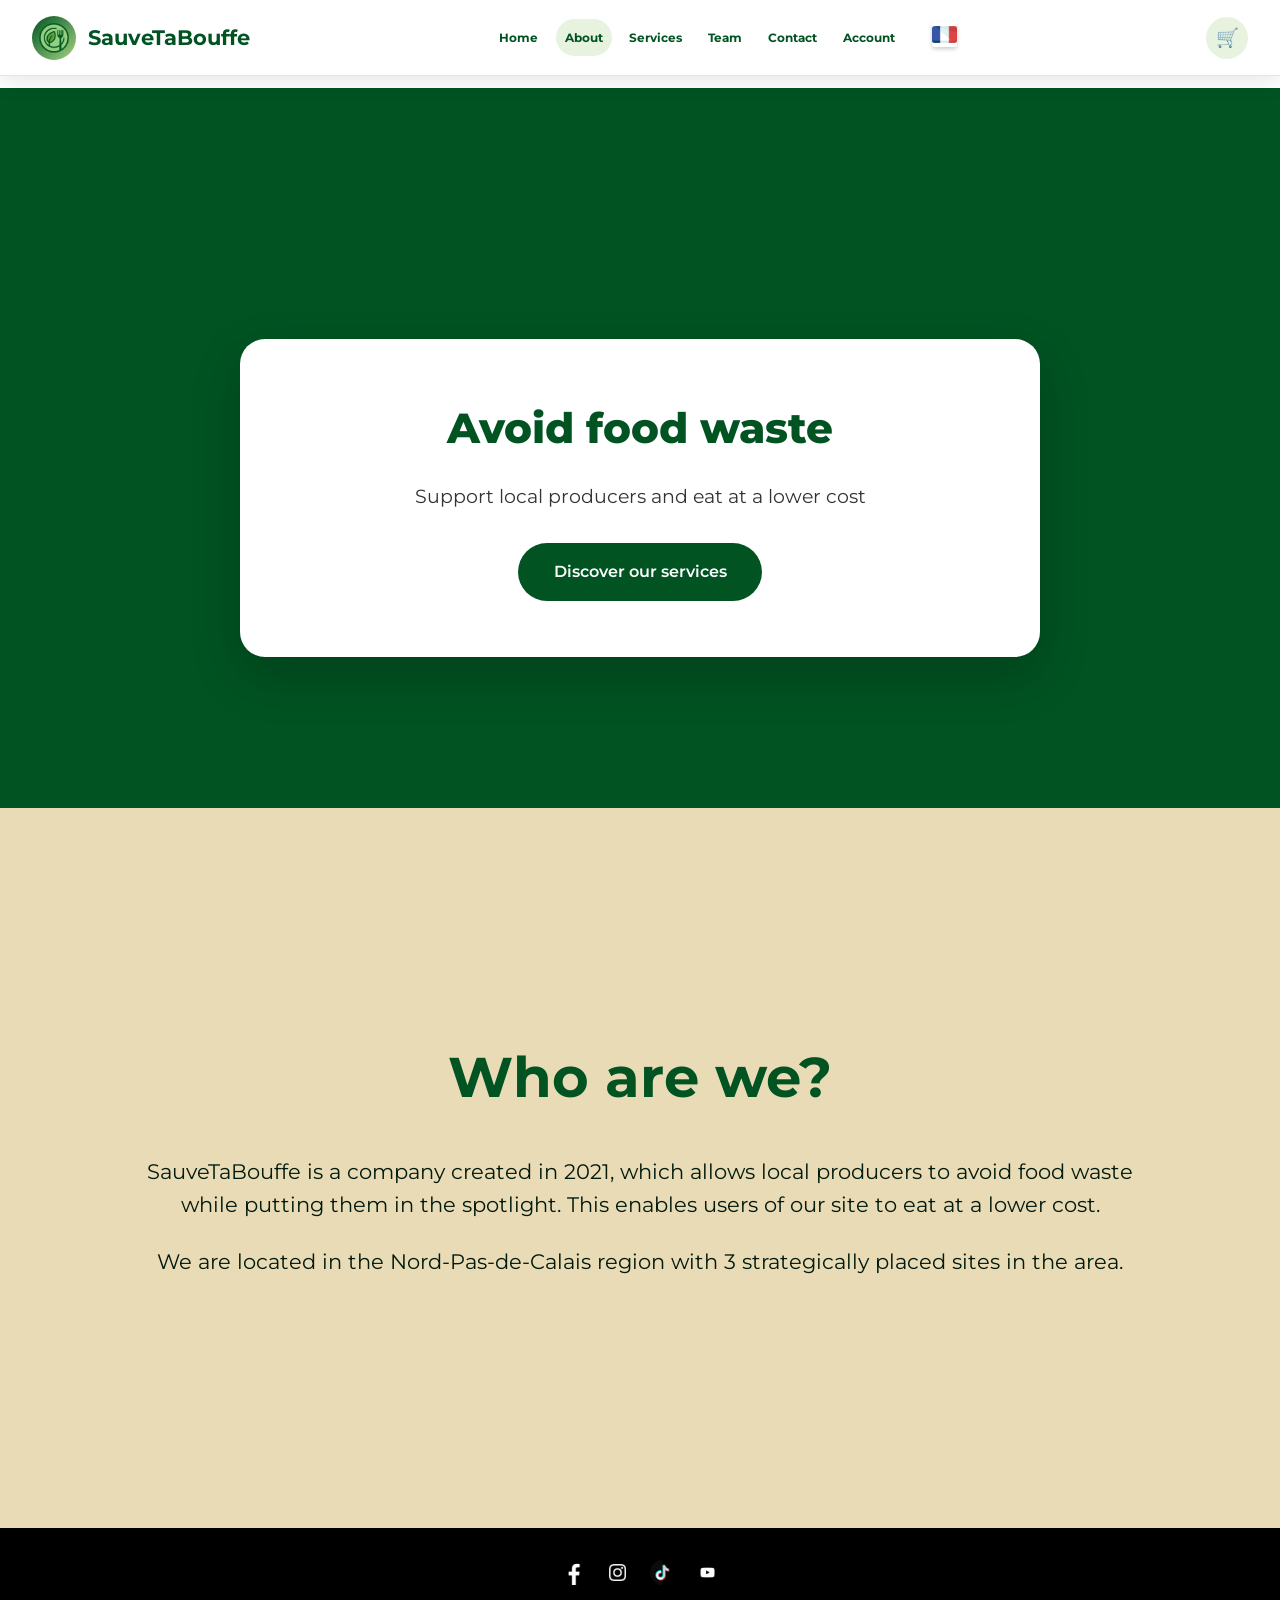
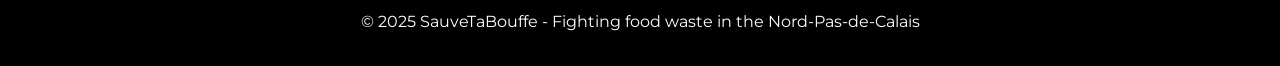
==== about-en.html @ 346e24a0 "Ajout du site SauveTaBouffe Co-Authored-By: Claude Opus 5.5 <noreply@anthropic.com> Claude-Session: " ====
<!DOCTYPE html>
<html lang="en">
<head>
    <meta charset="UTF-8">
    <meta name="viewport" content="width=device-width, initial-scale=1.0">
    <title>About - SauveTaBouffe</title>
    <link rel="icon" type="image/png" href="image/logo.png">
    <link rel="stylesheet" href="style.css">
    <link href="https://fonts.googleapis.com/css2?family=Montserrat:wght@300;400;600;800&display=swap" rel="stylesheet">
</head>
<body>

<nav class="barre-nav">
    <div class="nav-logo">
        <div class="nav-logo-img">
            <img src="image/logo.png" alt="SauveTaBouffe" style="width:100%;height:100%;border-radius:50%;">
        </div>
        <span>SauveTaBouffe</span>
    </div>

    <ul class="nav-menu">
        <li><a href="index.html">Home</a></li>
        <li><a href="about-en.html">About</a></li>
        <li><a href="prestations.html">Services</a></li>
        <li><a href="equipe.html">Team</a></li>
        <li><a href="contact.html">Contact</a></li>
        <li><a href="compte.html">Account</a></li>
        <li class="nav-lang">
            <a href="about.html" title="Passer en Français">
                <img src="image/france.png" alt="Français" class="flag-icon">
            </a>
        </li>
    </ul>
</nav>

<section class="hero-about">
    <div class="hero-white-box">
        <h1>Avoid food waste</h1>
        <p>Support local producers and eat at a lower cost</p>
        <a href="prestations.html" class="bouton-accroche">Discover our services</a>
    </div>
</section>

<section class="contenu2">
    <div class="contenu2-texte">
        <h2>Who are we?</h2>
        <p>SauveTaBouffe is a company created in 2021, which allows local producers to avoid food waste while putting them in the spotlight. This enables users of our site to eat at a lower cost.</p>
        <p>We are located in the Nord-Pas-de-Calais region with 3 strategically placed sites in the area.</p>
    </div>
</section>

<footer>
    <div class="footer-socials">
        <a href="https://www.facebook.com/profile.php?id=61586650501807" target="_blank"><img src="image/FaceBook.png" alt="Facebook"></a>
        <a href="https://www.instagram.com/sauvetabouffe_lens/" target="_blank"><img src="image/Instagram.png" alt="Instagram"></a>
        <a href="https://www.tiktok.com/@sauvetabouffe62" target="_blank"><img src="image/TikTok.png" alt="TikTok"></a>
        <a href="https://www.youtube.com/@SauveTaBouffe62" target="_blank"><img src="image/YouTube.png" alt="YouTube"></a>
    </div>
    <p>&copy; 2025 SauveTaBouffe - Fighting food waste in the Nord-Pas-de-Calais</p>
</footer>

<script src="app.js"></script>
</body>
</html>
---- style.css ----
* {
    margin: 0;
    padding: 0;
    box-sizing: border-box;
}

body {
    font-family: 'Montserrat', sans-serif;
    color: #001a0d;
    line-height: 1.6;
    overflow-x: hidden;
}

/* NAVIGATION (header) */
.barre-nav {
    position: fixed;
    top: 2rem;
    left: 50%;
    transform: translateX(-50%);
    background: rgba(255, 255, 255, 0.95);
    backdrop-filter: blur(10px);
    padding: 1rem 2rem;
    border-radius: 50px;
    z-index: 1000;
    box-shadow: 0 10px 40px rgba(0, 0, 0, 0.15);
    display: flex;
    align-items: center;
    gap: 3rem;
}

.nav-logo {
    display: flex;
    align-items: center;
    gap: 12px;
    font-weight: 700;
    font-size: 1.3rem;
    color: #015322;
}

.nav-logo-img {
    width: 40px;
    height: 40px;
    background: linear-gradient(135deg, #015322, #A4D383);
    border-radius: 50%;
    display: flex;
    align-items: center;
    justify-content: center;
}

.nav-lang {
    display: flex;
    align-items: center;
    margin-left: 10px;
}

.flag-icon {
    width: 25px;
    height: auto;
    border-radius: 3px;
    transition: transform 0.2s;
    cursor: pointer;
    box-shadow: 0 2px 4px rgba(0,0,0,0.2);
}

.flag-icon:hover {
    transform: scale(1.2);
}

.nav-menu {
    display: flex;
    align-items: center;
    list-style: none;
    gap: 1.5rem;
}

.nav-menu a {
    color: #015322;
    text-decoration: none;
    font-weight: 500;
    font-size: 0.95rem;
    padding: 0.5rem 1rem;
    border-radius: 20px;
    transition: all 0.3s;
}

.nav-menu a:hover {
    background: rgba(1, 83, 34, 0.1);
}

/* RECHERCHE (aside ou div flottante) */
.barre-recherche-flottante {
    position: fixed;
    top: 2rem;
    right: 3%;
    z-index: 1001;
}

.search-box {
    display: flex;
    align-items: center;
    background: rgba(255, 255, 255, 0.95);
    backdrop-filter: blur(10px);
    padding: 0.8rem 1.5rem;
    border-radius: 50px;
    box-shadow: 0 10px 40px rgba(0, 0, 0, 0.15);
    border: 1px solid rgba(1, 83, 34, 0.1);
}

.search-box input {
    border: none;
    background: transparent;
    outline: none;
    padding: 5px;
    width: 220px;
    font-family: 'Montserrat', sans-serif;
    font-size: 0.9rem;
}

.search-box button {
    background: none;
    border: none;
    color: #015322;
    cursor: pointer;
    display: flex;
    align-items: center;
    transition: transform 0.2s;
}

.search-box button:hover {
    transform: scale(1.1);
}

@keyframes fadeIn {
    from { opacity: 0; transform: translateY(20px); }
    to { opacity: 1; transform: translateY(0); }
}

/* HERO ABOUT (section a-propos) */
.hero-about {
    height: 80vh; 
    display: flex;
    justify-content: center;
    align-items: center;
    background-color: #015322;
    padding-top: 100px;
}

.hero-white-box {
    background: white;
    padding: 3.5rem;
    border-radius: 25px;
    text-align: center;
    box-shadow: 0 20px 50px rgba(0, 0, 0, 0.2);
    max-width: 800px;
    width: 90%;
    animation: fadeIn 1s ease-out;
}

.hero-white-box h1 {
    color: #015322;
    font-size: 2.6rem;
    font-weight: 800;
    margin-bottom: 1.2rem;
}

.hero-white-box p {
    font-size: 1.2rem;
    color: #333;
    margin-bottom: 2rem;
}

.bouton-accroche {
    display: inline-block;
    background-color: #015322;
    color: white;
    padding: 1rem 2.2rem;
    text-decoration: none;
    border-radius: 50px;
    font-weight: 600;
    transition: all 0.3s ease;
}

.bouton-accroche:hover {
    background-color: #A4D383;
    color: #015322;
    transform: translateY(-3px);
}

/* HERO VIDEO (section accueil) */
.contenu {
    min-height: 100vh;
}

.hero-video {
    position: relative;
    width: 100%;
    height: 100vh;
    overflow: hidden;
}

.hero-video video {
    width: 100%;
    height: 100%;
    object-fit: cover;
}

.hero-overlay {
    position: absolute;
    inset: 0;
}

.contenu-texte {
    position: absolute;
    inset: 0;
    display: flex;
    flex-direction: column;
    justify-content: center;
    align-items: center;
    color: white;
    text-align: center;
}

/* SECTION TEXTE SECONDAIRE (section description) */
.contenu2 {
    background-color: #EADBB7;
    min-height: 80vh;
    display: flex;
    justify-content: center;
    align-items: center;
}

.contenu2-texte {
    padding: 6rem 8%;
    text-align: center;
}

.contenu2-texte h2 {
    font-size: 3.5rem;
    color: #015322;
    margin-bottom: 2rem;
}

.contenu2-texte p {
    font-size: 1.3rem;
    max-width: 1000px;
    margin: 0 auto 1.5rem;
}

/* SECTION GRILLE PRESTATIONS / ETAPES (section services) */
.contenu3 {
    padding: 8rem 8%;
    background-color: #015322;
}

.contenu3 .en-tete {
    width: 100%;
    text-align: center;
    margin-bottom: 5rem;
    display: flex;
    flex-direction: column;
    align-items: center;
    gap: 0.5rem;
}

.contenu3 .en-tete h2 {
    font-family: 'Montserrat', sans-serif;
    font-weight: 800;
    font-size: 3.5rem;
    color: #ffffff;
    margin: 0;
}

.contenu3 .en-tete .sous-titre {
    font-family: 'Montserrat', sans-serif;
    font-weight: 700;
    font-size: 1.8rem;
    color: #ffffff;
    margin: 0;
    opacity: 0.9;
}

.grille-etapes {
    display: grid;
    grid-template-columns: 1fr 1fr;
    gap: 5rem 4rem;
    width: 100%;
    max-width: 1200px;
    margin: 0 auto;
}

.case {
    background: #EADBB7;
    border-radius: 25px;
    padding: 4rem 2rem;
    position: relative;
    box-shadow: 0 15px 40px rgba(0, 0, 0, 0.2);
    width: 100%;
    display: flex;
    flex-direction: column;
    justify-content: center;
    text-align: center;
}

.case h3 {
    font-size: 2.2rem;
    margin-bottom: 1.5rem;
    color: #015322;
    font-weight: 800;
}

.case p {
    font-size: 1.3rem;
    line-height: 1.8;
    max-width: 90%;
    margin: 0 auto;
}

.image-prestation {
    width: 100%;
    height: 100%;
    border-radius: 25px;
    overflow: hidden;
    box-shadow: 0 15px 40px rgba(0, 0, 0, 0.2);
}

.image-prestation img {
    width: 100%;
    height: 100%;
    object-fit: cover;
    display: block;
}

.case .badge {
    position: absolute;
    top: -20px;
    left: 50% !important;
    transform: translateX(-50%);
    width: 70px;
    height: 70px;
    background: #A4D383;
    color: #015322;
    border-radius: 50%;
    display: flex;
    align-items: center;
    justify-content: center;
    font-size: 2rem;
    font-weight: 800;
    border: 4px solid #015322;
    z-index: 10;
}

.grille-etapes .case:nth-child(1) .badge,
.grille-etapes .case:nth-child(4) .badge {
    left: -30px;
    right: auto;
}

.grille-etapes .case:nth-child(2) .badge {
    left: auto;
    right: -30px;
}

/* SECTION PANIERS / OFFRES (section pricing) */
.section-paniers {
    padding: 6rem 8%;
    background-color: #015322;
    border-top: 1px solid rgba(255, 255, 255, 0.1);
}

.grille-paniers {
    display: grid;
    grid-template-columns: repeat(auto-fit, minmax(300px, 1fr));
    gap: 3rem;
    max-width: 1200px;
    margin: 0 auto;
}

.carte-panier {
    background: #EADBB7;
    border-radius: 25px;
    padding: 3rem 2rem;
    text-align: center;
    position: relative;
    transition: transform 0.3s ease, box-shadow 0.3s ease;
    display: flex;
    flex-direction: column;
    align-items: center;
}

.carte-panier:hover {
    transform: translateY(-10px);
    box-shadow: 0 20px 40px rgba(0,0,0,0.3);
}

.carte-panier.populaire {
    border: 4px solid #A4D383;
    transform: scale(1.05);
}

.carte-panier.populaire:hover {
    transform: scale(1.05) translateY(-10px);
}

.badge-populaire {
    position: absolute;
    top: -15px;
    background: #A4D383;
    color: #015322;
    padding: 0.5rem 1.5rem;
    border-radius: 20px;
    font-weight: 800;
    font-size: 0.9rem;
}

.panier-icon {
    font-size: 4rem;
    margin-bottom: 1rem;
}

.carte-panier h3 {
    font-size: 2rem;
    color: #015322;
    margin-bottom: 1rem;
}

.panier-description {
    font-size: 1.1rem;
    color: #001a0d;
    margin-bottom: 2rem;
    line-height: 1.5;
    flex-grow: 1;
}

.prix {
    font-size: 2.5rem;
    font-weight: 800;
    color: #015322;
    margin-bottom: 2rem;
}

.bouton-panier {
    background: #015322;
    color: white;
    text-decoration: none;
    padding: 1rem 2.5rem;
    border-radius: 50px;
    font-weight: 700;
    transition: background 0.3s ease;
}

.bouton-panier:hover {
    background: #A4D383;
    color: #015322;
}

.en-tete {
    width: 100%;
    text-align: center;
    margin-bottom: 5rem;
    display: flex;
    flex-direction: column;
    align-items: center;
    gap: 0.5rem;
}

.en-tete h2 {
    font-family: 'Montserrat', sans-serif;
    font-weight: 800;
    font-size: 3.5rem;
    color: #ffffff;
    margin: 0;
}

.en-tete .sous-titre {
    font-family: 'Montserrat', sans-serif;
    font-weight: 700;
    font-size: 1.8rem;
    color: #ffffff;
    margin: 0;
    opacity: 0.9;
}

/* SECTION ÉQUIPE (section team) */
.section-equipe {
    padding: 10rem 8% 6rem;
    background-color: #015322;
    min-height: 100vh;
}

.grille-equipe {
    display: flex;
    justify-content: center;
    flex-wrap: wrap;
    gap: 4rem;
    max-width: 1300px;
    margin: 0 auto;
}

.carte-membre {
    background: #EADBB7;
    padding: 2.5rem;
    border-radius: 30px;
    width: 350px;
    text-align: center;
    box-shadow: 0 20px 50px rgba(0, 0, 0, 0.3);
    transition: transform 0.3s ease;
}

.carte-membre:hover {
    transform: translateY(-15px);
}

.photo-cadre {
    width: 100%;
    height: 450px;
    border-radius: 20px;
    overflow: hidden;
    margin-bottom: 2rem;
    border: 4px solid #015322;
    background: #fff;
}

.photo-cadre img {
    width: 100%;
    height: 100%;
    object-fit: cover;
    display: block;
}

.carte-membre h3 {
    font-size: 2rem;
    color: #015322;
    margin-bottom: 0.5rem;
    font-weight: 800;
}

.carte-membre p {
    font-size: 1.2rem;
    color: #001a0d;
    font-weight: 600;
    opacity: 0.8;
}

/* FOOTER (footer) */
footer {
    background: black;
    color: white;
    padding: 2rem 8%;
    text-align: center;
    width: 100%;
}

.footer-socials {
    display: flex;
    justify-content: center;
    align-items: center;
    gap: 20px;
    margin-bottom: 1rem;
}

.footer-socials img {
    width: 25px;
    height: auto;
}

/* CONTACT */
.contenu2 form{
    max-width:700px;
    margin:2rem auto 0;
    background:#fff;
    padding:2.5rem;
    border-radius:25px;
    box-shadow:0 15px 40px rgba(0,0,0,.15);
    text-align:left;
}
.contenu2 form input[type="text"],
.contenu2 form input[type="password"],
.contenu2 form select,
.contenu2 form textarea{
    width:100%;
    padding:1rem;
    border:2px solid #A4D383;
    border-radius:15px;
    font-family:'Montserrat',sans-serif;
    font-size:1rem;
    margin-top:.5rem;
}
.contenu2 form textarea{
    resize:vertical;
}
.contenu2 form p{
    margin:1rem 0 .5rem;
    font-weight:700;
    color:#015322;
}
.contenu2 form input[type="radio"]{
    margin-right:.5rem;
}
.bouton1{
    background:#015322;
    color:#fff;
    border:none;
    border-radius:50px;
    padding:1rem 2rem;
    font-weight:700;
    cursor:pointer;
    transition:.3s;
    margin-right:1rem;
}
.bouton1:hover{
    background:#A4D383;
    color:#015322;
}


/* COMPTE */
.section-compte {
    min-height: 100vh;
    padding: 10rem 8% 6rem;
    background: #015322;
    display: flex;
    justify-content: center;
    align-items: flex-start;
}

.carte-compte {
    width: 100%;
    max-width: 700px;
    background: #EADBB7;
    padding: 2.5rem;
    border-radius: 30px;
    box-shadow: 0 20px 50px rgba(0, 0, 0, 0.3);
}

.carte-compte h2 {
    margin: 0;
    text-align: center;
    color: #015322;
    font-size: 2.5rem;
    font-weight: 800;
}

.compte-intro {
    text-align: center;
    margin: .75rem 0 2rem;
    color: #001a0d;
    font-weight: 600;
}

.onglets-compte {
    display: flex;
    gap: .75rem;
    margin-bottom: 2rem;
    background: rgba(255, 255, 255, .55);
    padding: .5rem;
    border-radius: 50px;
}

.onglet-compte {
    flex: 1;
    padding: 1rem;
    border: none;
    border-radius: 50px;
    background: transparent;
    color: #015322;
    font-family: 'Montserrat', sans-serif;
    font-weight: 800;
    cursor: pointer;
}

.onglet-compte.actif {
    background: #015322;
    color: #fff;
}

.formulaire-compte {
    display: none;
}

.formulaire-compte.actif {
    display: block;
}

.formulaire-compte label {
    display: block;
    margin: 1rem 0 .4rem;
    color: #015322;
    font-weight: 700;
}

.formulaire-compte input {
    width: 100%;
    padding: 1rem;
    border: 2px solid #A4D383;
    border-radius: 15px;
    font-family: 'Montserrat', sans-serif;
    font-size: 1rem;
    background: #fff;
}

.formulaire-compte .bouton1 {
    width: 100%;
    margin: 2rem 0 0;
}

@media (max-width: 800px) {
    .onglets-compte {
        flex-direction: column;
        border-radius: 25px;
    }
}


/* RÉSERVATION - page accessible uniquement depuis les boutons Réserver */
.retour-prestations {
    color: #fff;
    text-decoration: none;
    font-weight: 800;
    background: rgba(255,255,255,.14);
    padding: .8rem 1.3rem;
    border-radius: 50px;
}
.retour-prestations:hover { background: #A4D383; color: #015322; }
.section-reservation {
    min-height: 100vh;
    padding: 10rem 8% 6rem;
    background: #015322;
    display: flex;
    justify-content: center;
}
.carte-reservation {
    width: 100%;
    max-width: 850px;
    background: #EADBB7;
    border-radius: 30px;
    padding: 2.5rem;
    box-shadow: 0 20px 50px rgba(0,0,0,.3);
}
.en-tete-reservation { display: flex; gap: 1.25rem; align-items: center; margin-bottom: 2rem; }
.icone-reservation { font-size: 3.5rem; }
.en-tete-reservation h1 { color: #015322; font-size: 2.5rem; margin: 0; }
.en-tete-reservation p { margin: .4rem 0 0; font-weight: 600; }
.grille-formulaire { display: grid; grid-template-columns: 1fr 1fr; gap: 1.2rem; }
.champ-large { grid-column: 1 / -1; }
.champ-reservation label { display: block; color: #015322; font-weight: 800; margin-bottom: .45rem; }
.champ-reservation input,
.champ-reservation select {
    width: 100%;
    padding: 1rem;
    border: 2px solid #A4D383;
    border-radius: 15px;
    background: #fff;
    font: inherit;
}
.resume-reservation {
    margin-top: 2rem;
    padding: 1.3rem 1.5rem;
    border-radius: 20px;
    background: rgba(255,255,255,.65);
}
.resume-reservation div { display: flex; justify-content: space-between; align-items: center; gap: 1rem; }
.resume-reservation span { color: #015322; font-weight: 800; }
.resume-reservation strong { color: #015322; font-size: 1.8rem; }
.resume-reservation p { margin: .5rem 0 0; font-size: .9rem; }
.bouton-reserver-direct,
.bouton-retour-paniers {
    width: 100%;
    display: block;
    margin-top: 1.5rem;
    padding: 1rem 2rem;
    border: none;
    border-radius: 50px;
    background: #015322;
    color: #fff;
    font: inherit;
    font-weight: 800;
    text-align: center;
    text-decoration: none;
    cursor: pointer;
    transition: .3s;
}
.bouton-reserver-direct:hover,
.bouton-retour-paniers:hover { background: #A4D383; color: #015322; }
.confirmation-reservation { text-align: center; padding: 2rem 0 1rem; }
.confirmation-icone {
    width: 80px;
    height: 80px;
    margin: 0 auto 1.5rem;
    border-radius: 50%;
    display: grid;
    place-items: center;
    background: #015322;
    color: #fff;
    font-size: 2.5rem;
    font-weight: 900;
}
.confirmation-reservation h2 { color: #015322; font-size: 2.2rem; }
@media (max-width: 700px) {
    .grille-formulaire { grid-template-columns: 1fr; }
    .champ-large { grid-column: auto; }
    .carte-reservation { padding: 1.5rem; }
    .en-tete-reservation h1 { font-size: 2rem; }
    .retour-prestations { font-size: .85rem; padding: .65rem .9rem; }
}


/* RETOURS VISUELS DU COMPTE */
.message-compte {
    display: none;
    margin-bottom: 1.5rem;
    padding: 1rem 1.2rem;
    border-radius: 15px;
    text-align: center;
    font-weight: 800;
}
.message-compte.visible { display: block; }
.message-compte.succes {
    background: #dff3d4;
    color: #015322;
    border: 2px solid #A4D383;
}
.message-compte.erreur {
    background: #ffe1e1;
    color: #8b1010;
    border: 2px solid #d46a6a;
}
.espace-connecte {
    display: none;
    text-align: center;
    padding: 1.5rem 0 .5rem;
}
.espace-connecte.visible { display: block; }
.espace-connecte .icone-compte {
    width: 76px;
    height: 76px;
    margin: 0 auto 1.2rem;
    border-radius: 50%;
    display: grid;
    place-items: center;
    background: #015322;
    color: #fff;
    font-size: 2.4rem;
    font-weight: 900;
}
.espace-connecte h3 {
    color: #015322;
    font-size: 2rem;
    margin: 0 0 .75rem;
}
.espace-connecte p {
    font-weight: 600;
    line-height: 1.6;
}
.espace-connecte .bouton1 {
    width: 100%;
    margin: 1.5rem 0 0;
}


/* PANIER */
.bouton-panier { border: none; cursor: pointer; font: inherit; }
.panier-flottant {
    position: fixed; right: 2rem; bottom: 2rem; z-index: 1200;
    display: flex; align-items: center; gap: .55rem; padding: .9rem 1.15rem;
    border-radius: 50px; background: #fff; color: #015322; text-decoration: none;
    font-weight: 900; box-shadow: 0 10px 35px rgba(0,0,0,.25);
}
.panier-flottant span { min-width: 26px; height: 26px; border-radius: 50%; display: grid; place-items: center; background: #015322; color: #fff; font-size: .85rem; }
.notification-panier {
    position: fixed; right: 2rem; bottom: 6.5rem; z-index: 1200;
    padding: 1rem 1.3rem; border-radius: 15px; background: #dff3d4; color: #015322;
    border: 2px solid #A4D383; font-weight: 800; opacity: 0; transform: translateY(15px);
    pointer-events: none; transition: .3s;
}
.notification-panier.visible { opacity: 1; transform: translateY(0); }
.section-panier-page { min-height: 100vh; padding: 10rem 8% 6rem; background: #015322; display: flex; justify-content: center; }
.carte-panier-page { width: 100%; max-width: 950px; background: #EADBB7; border-radius: 30px; padding: 2.5rem; box-shadow: 0 20px 50px rgba(0,0,0,.3); }
.en-tete-panier-page { display: flex; align-items: center; gap: 1.2rem; margin-bottom: 2rem; }
.en-tete-panier-page > span { font-size: 3.5rem; }
.en-tete-panier-page h1 { color: #015322; font-size: 2.6rem; margin: 0; }
.en-tete-panier-page p { font-weight: 600; }
.ligne-panier { display: grid; grid-template-columns: 60px 1fr auto 120px 42px; align-items: center; gap: 1rem; padding: 1.2rem; margin-bottom: 1rem; background: rgba(255,255,255,.72); border-radius: 20px; }
.icone-ligne-panier { font-size: 2.3rem; text-align: center; }
.infos-ligne-panier h3 { color: #015322; margin: 0; }
.infos-ligne-panier p { margin: .15rem 0 0; }
.quantite-panier { display: flex; align-items: center; gap: .7rem; }
.quantite-panier button, .supprimer-panier { width: 34px; height: 34px; border: none; border-radius: 50%; background: #015322; color: #fff; font-size: 1.2rem; cursor: pointer; }
.supprimer-panier { background: #8b1010; }
.sous-total-panier { color: #015322; text-align: right; }
.resume-panier-page { margin-top: 1.5rem; padding: 1.5rem; border-radius: 20px; background: rgba(255,255,255,.72); }
.resume-panier-page > div { display: flex; justify-content: space-between; align-items: center; color: #015322; font-weight: 800; }
.resume-panier-page strong { font-size: 1.8rem; }
.panier-vide { text-align: center; padding: 3rem 1rem; }
.panier-vide > div { font-size: 4rem; }
.panier-vide h2 { color: #015322; }
@media (max-width: 720px) {
    .ligne-panier { grid-template-columns: 50px 1fr 40px; }
    .quantite-panier, .sous-total-panier { grid-column: 2; }
    .supprimer-panier { grid-column: 3; grid-row: 1 / span 2; }
    .carte-panier-page { padding: 1.35rem; }
    .panier-flottant { right: 1rem; bottom: 1rem; }
}

.retour-prestations{background:#015322!important;color:#fff!important;padding:.8rem 1.2rem;border-radius:999px;text-decoration:none;font-weight:700}.retour-prestations:hover{background:#027a34!important}


/* NOTIFICATIONS GLOBALES */
.notification-globale {
    position: fixed;
    top: 6.5rem;
    right: 1.5rem;
    z-index: 3000;
    max-width: min(380px, calc(100vw - 3rem));
    padding: 1rem 1.25rem;
    border-radius: 16px;
    font-weight: 800;
    box-shadow: 0 12px 35px rgba(0,0,0,.25);
    opacity: 0;
    transform: translateY(-15px);
    pointer-events: none;
    transition: opacity .3s, transform .3s;
}
.notification-globale.visible { opacity: 1; transform: translateY(0); }
.notification-globale.succes { background: #dff3d4; color: #015322; border: 2px solid #A4D383; }
.notification-globale.erreur { background: #ffe1e1; color: #8b1010; border: 2px solid #d46a6a; }

/* HISTORIQUE DES RÉSERVATIONS */
#reservations-compte { margin-top: 2.2rem; text-align: left; }
#reservations-compte > h3 { font-size: 1.55rem; text-align: center; }
#liste-reservations { list-style: none; padding: 0; margin: 1rem 0 0; }
.reservation-vide { text-align: center; padding: 1.4rem; background: rgba(255,255,255,.65); border-radius: 18px; font-weight: 700; }
.carte-historique { margin-bottom: 1rem; padding: 1.15rem; border-radius: 18px; background: rgba(255,255,255,.72); border: 1px solid rgba(1,83,34,.15); }
.historique-entete { display: flex; justify-content: space-between; align-items: center; gap: 1rem; color: #015322; }
.statut-reservation { padding: .35rem .7rem; border-radius: 999px; background: #dff3d4; font-size: .8rem; font-weight: 800; }
.historique-details { display: grid; grid-template-columns: 1fr 1fr; gap: .55rem 1rem; margin: .9rem 0; font-weight: 600; }
.carte-historique small { color: #445; font-weight: 700; }
@media (max-width: 620px) {
    .historique-details { grid-template-columns: 1fr; }
    .notification-globale { top: 5.5rem; right: 1rem; }
}


/* AMÉLIORATIONS GLOBALES */
.bouton-menu-mobile{display:none;background:none;border:0;color:#fff;font-size:1.8rem;cursor:pointer}.stock-panier{font-weight:800;color:#015322;margin:.6rem 0}.ajouter-panier:disabled{opacity:.55;cursor:not-allowed}.section-plus{padding:5rem 8%;background:#EADBB7}.bloc-plus{max-width:1100px;margin:0 auto 3rem}.bloc-plus h2{text-align:center;color:#015322;font-size:2.2rem}.grille-avis{display:grid;grid-template-columns:repeat(3,1fr);gap:1.2rem}.grille-avis article,.bloc-plus details,.carte-lieu{background:#fff;padding:1.4rem;border-radius:20px;box-shadow:0 8px 24px rgba(0,0,0,.1)}.etoiles{color:#d99b00;font-size:1.25rem;letter-spacing:.12rem}.bloc-plus details{margin:.8rem 0}.bloc-plus summary{cursor:pointer;font-weight:800;color:#015322}.carte-lieu iframe{width:100%;height:320px;border:0;border-radius:15px}.actions-compte{display:grid;grid-template-columns:1fr 1fr;gap:1rem}.bouton1.secondaire{background:#fff!important;color:#015322!important;border:2px solid #015322}.form-profil{margin-top:1.3rem;padding:1.2rem;background:rgba(255,255,255,.7);border-radius:18px;text-align:left}.form-profil label{display:block;font-weight:800;color:#015322;margin:.7rem 0 .35rem}.form-profil input{width:100%;padding:.9rem;border:2px solid #A4D383;border-radius:12px;font:inherit}
@media(max-width:800px){.bouton-menu-mobile{display:block;margin-left:auto}.barre-nav{flex-wrap:wrap}.nav-menu{display:none;width:100%;flex-direction:column;align-items:stretch;padding:1rem 0}.nav-menu.ouvert{display:flex}.nav-menu li,.nav-menu a{width:100%;text-align:center}.grille-avis{grid-template-columns:1fr}.actions-compte{grid-template-columns:1fr}.section-plus{padding:4rem 5%}.carte-lieu iframe{height:250px}}


/* PAIEMENT DIRECT */
.bloc-paiement { margin-top: 1.6rem; padding: 1.4rem; border-radius: 22px; background: #f7fbf4; border: 1px solid rgba(1,83,34,.16); }
.paiement-entete { display:flex; align-items:center; justify-content:space-between; gap:1rem; margin-bottom:1.2rem; }
.paiement-entete h2 { margin:.15rem 0 0; color:#015322; }
.paiement-etape { color:#52705f; font-weight:800; font-size:.85rem; text-transform:uppercase; letter-spacing:.05em; }
.paiement-cadenas { width:46px; height:46px; display:grid; place-items:center; border-radius:50%; background:#dff3d4; font-size:1.25rem; }
.grille-paiement { display:grid; grid-template-columns:1fr 1fr; gap:1rem; }
.champ-carte { position:relative; }
.champ-carte input { padding-right:3.25rem !important; }
.champ-carte span { position:absolute; right:1rem; top:50%; transform:translateY(-50%); font-size:1.25rem; pointer-events:none; }
.paiement-info { margin:1rem 0 0; font-size:.88rem; color:#526158; }
@media (max-width:620px) { .grille-paiement { grid-template-columns:1fr; } }


/* COMMANDES, QR CODE ET SUIVI */
.commandes-actions{display:flex;gap:.8rem;flex-wrap:wrap;margin-top:1rem}.bouton-mini{display:inline-flex;align-items:center;justify-content:center;text-decoration:none;border:0;border-radius:11px;padding:.75rem 1rem;font:inherit;font-weight:800;cursor:pointer;background:#015322;color:#fff}.bouton-mini.secondaire{background:#fff;color:#015322;border:2px solid #015322}.suivi-commande{display:grid;grid-template-columns:repeat(3,1fr);gap:.5rem;margin:1.1rem 0}.etape-suivi{position:relative;text-align:center;color:#7d8b81;font-size:.78rem;font-weight:800;padding-top:30px}.etape-suivi::before{content:'';position:absolute;top:5px;left:50%;transform:translateX(-50%);width:18px;height:18px;border-radius:50%;background:#d3ddd5;border:4px solid #fff;box-shadow:0 0 0 2px #bdc9bf;z-index:2}.etape-suivi:not(:last-child)::after{content:'';position:absolute;top:14px;left:58%;width:84%;height:4px;background:#d3ddd5}.etape-suivi.active{color:#015322}.etape-suivi.active::before,.etape-suivi.active:not(:last-child)::after{background:#6fbd50}.confirmation-qr{display:grid;grid-template-columns:220px 1fr;gap:1.5rem;align-items:center;margin:1.5rem auto;padding:1.25rem;background:#f5f8f2;border-radius:20px;text-align:left;max-width:650px}.confirmation-qr img{width:220px;height:220px;border-radius:12px;background:#fff;padding:8px}.confirmation-qr h3{color:#015322;margin-top:0}.section-commandes{padding:7rem 6% 5rem;background:#EADBB7;min-height:75vh}.conteneur-commandes{max-width:1050px;margin:auto}.titre-commandes{text-align:center;color:#015322;font-size:2.5rem}.grille-commandes{display:grid;gap:1.3rem;margin-top:2rem}.commande-detail{background:#fff;border-radius:22px;padding:1.4rem;box-shadow:0 10px 28px rgba(0,0,0,.1)}.commande-haut{display:flex;justify-content:space-between;gap:1rem;align-items:flex-start}.commande-reference{color:#015322;font-weight:900}.commande-statut{background:#dff3d4;color:#015322;padding:.4rem .75rem;border-radius:999px;font-weight:800;font-size:.82rem}.commande-contenu{display:grid;grid-template-columns:1fr 170px;gap:1.3rem;align-items:center}.commande-qr{width:150px;height:150px;padding:6px;background:#fff;border:1px solid #d8e0d6;border-radius:12px}.commande-vide{text-align:center;background:#fff;padding:2rem;border-radius:20px}.lien-commandes{display:inline-flex;margin-top:1rem;color:#015322;font-weight:900}.notification-globale{display:flex;align-items:center;gap:.7rem;max-width:380px;border-radius:14px!important;box-shadow:0 14px 34px rgba(0,0,0,.18)!important}.notification-globale::before{content:'✓';display:grid;place-items:center;width:25px;height:25px;border-radius:50%;background:#015322;color:#fff;font-weight:900}.notification-globale.erreur::before{content:'!';background:#8b1010}@media(max-width:650px){.confirmation-qr,.commande-contenu{grid-template-columns:1fr;text-align:center}.confirmation-qr img,.commande-qr{margin:auto}.commande-haut{flex-direction:column}.suivi-commande{gap:.15rem}.etape-suivi{font-size:.68rem}.commandes-actions{justify-content:center}}

/* ===== BARRE DE NAVIGATION PROFESSIONNELLE ===== */
body { padding-top: 88px; }
.barre-nav {
    position: fixed;
    inset: 0 0 auto 0;
    transform: none;
    width: 100%;
    min-height: 76px;
    padding: .7rem clamp(1rem, 2.5vw, 2.5rem);
    border-radius: 0;
    background: rgba(255,255,255,.97);
    border-bottom: 1px solid rgba(1,83,34,.12);
    box-shadow: 0 5px 22px rgba(0,0,0,.10);
    display: grid;
    grid-template-columns: max-content minmax(0,1fr) max-content;
    align-items: center;
    gap: clamp(.75rem, 1.8vw, 2rem);
    z-index: 2000;
}
.nav-logo { min-width: 0; white-space: nowrap; flex-shrink: 0; }
.nav-logo-img { width: 44px; height: 44px; flex-shrink: 0; }
.nav-menu {
    min-width: 0;
    justify-content: center;
    gap: clamp(.1rem, .65vw, .75rem);
    flex-wrap: nowrap;
}
.nav-menu li { flex: 0 0 auto; }
.nav-menu a {
    display: block;
    white-space: nowrap;
    padding: .55rem clamp(.45rem, .7vw, .8rem);
    font-size: clamp(.78rem, .8vw, .92rem);
    font-weight: 700;
}
.nav-menu a:hover,
.nav-menu a[aria-current="page"] {
    background: #e7f3df;
    color: #015322;
}
.nav-actions {
    display: flex;
    align-items: center;
    justify-content: flex-end;
    gap: .55rem;
    min-width: 0;
}
.barre-recherche-flottante {
    position: static;
    inset: auto;
    z-index: auto;
}
.search-box {
    width: clamp(150px, 15vw, 230px);
    height: 42px;
    padding: .35rem .45rem .35rem .85rem;
    border-radius: 999px;
    box-shadow: none;
    background: #f3f7f1;
    border: 1px solid #cfdccb;
}
.search-box:focus-within {
    border-color: #6fbd50;
    box-shadow: 0 0 0 3px rgba(111,189,80,.18);
}
.search-box input {
    min-width: 0;
    width: 100%;
    padding: .25rem;
    font-size: .85rem;
}
.search-box button {
    width: 32px;
    height: 32px;
    flex: 0 0 32px;
    justify-content: center;
    border-radius: 50%;
}
.search-box button:hover { background: #e1efda; transform: none; }
.nav-panier {
    position: relative;
    width: 42px;
    height: 42px;
    display: grid;
    place-items: center;
    flex: 0 0 42px;
    border-radius: 50%;
    color: #015322;
    background: #e7f3df;
    text-decoration: none;
    font-size: 1.15rem;
    transition: transform .2s, background .2s;
}
.nav-panier:hover { transform: translateY(-2px); background: #d8ebce; }
.nav-panier-badge {
    position: absolute;
    top: -5px;
    right: -5px;
    min-width: 20px;
    height: 20px;
    padding: 0 5px;
    display: grid;
    place-items: center;
    border-radius: 999px;
    background: #b22525;
    color: #fff;
    font-size: .68rem;
    font-weight: 900;
    border: 2px solid #fff;
}
.bouton-menu-mobile {
    width: 42px;
    height: 42px;
    margin: 0;
    align-items: center;
    justify-content: center;
    border-radius: 50%;
    color: #015322;
    background: #e7f3df;
}

@media (max-width: 1180px) {
    .nav-logo span { display: none; }
    .barre-nav { grid-template-columns: max-content minmax(0,1fr) max-content; }
    .search-box { width: clamp(145px, 18vw, 190px); }
}

@media (max-width: 980px) {
    body { padding-top: 72px; }
    .barre-nav {
        min-height: 72px;
        grid-template-columns: max-content minmax(0,1fr) max-content;
        gap: .65rem;
    }
    .nav-logo span { display: inline; }
    .bouton-menu-mobile { display: inline-flex; grid-column: 3; grid-row: 1; }
    .nav-actions { grid-column: 2; grid-row: 1; justify-content: flex-end; }
    .nav-menu {
        position: absolute;
        top: 72px;
        left: 0;
        right: 0;
        width: 100%;
        max-height: calc(100vh - 72px);
        overflow-y: auto;
        display: none;
        flex-direction: column;
        align-items: stretch;
        gap: .25rem;
        padding: .8rem 1rem 1rem;
        background: rgba(255,255,255,.99);
        border-top: 1px solid #e3ebe0;
        box-shadow: 0 12px 24px rgba(0,0,0,.12);
    }
    .nav-menu.ouvert { display: flex; }
    .nav-menu li, .nav-menu a { width: 100%; text-align: left; }
    .nav-menu a { padding: .8rem 1rem; font-size: .95rem; }
}

@media (max-width: 620px) {
    .barre-nav { padding-inline: .75rem; }
    .nav-logo span { display: none; }
    .nav-actions { gap: .35rem; }
    .search-box { width: min(48vw, 185px); height: 40px; }
    .nav-panier, .bouton-menu-mobile { width: 40px; height: 40px; flex-basis: 40px; }
}

@media (max-width: 390px) {
    .search-box { width: 132px; }
    .search-box input::placeholder { color: transparent; }
}
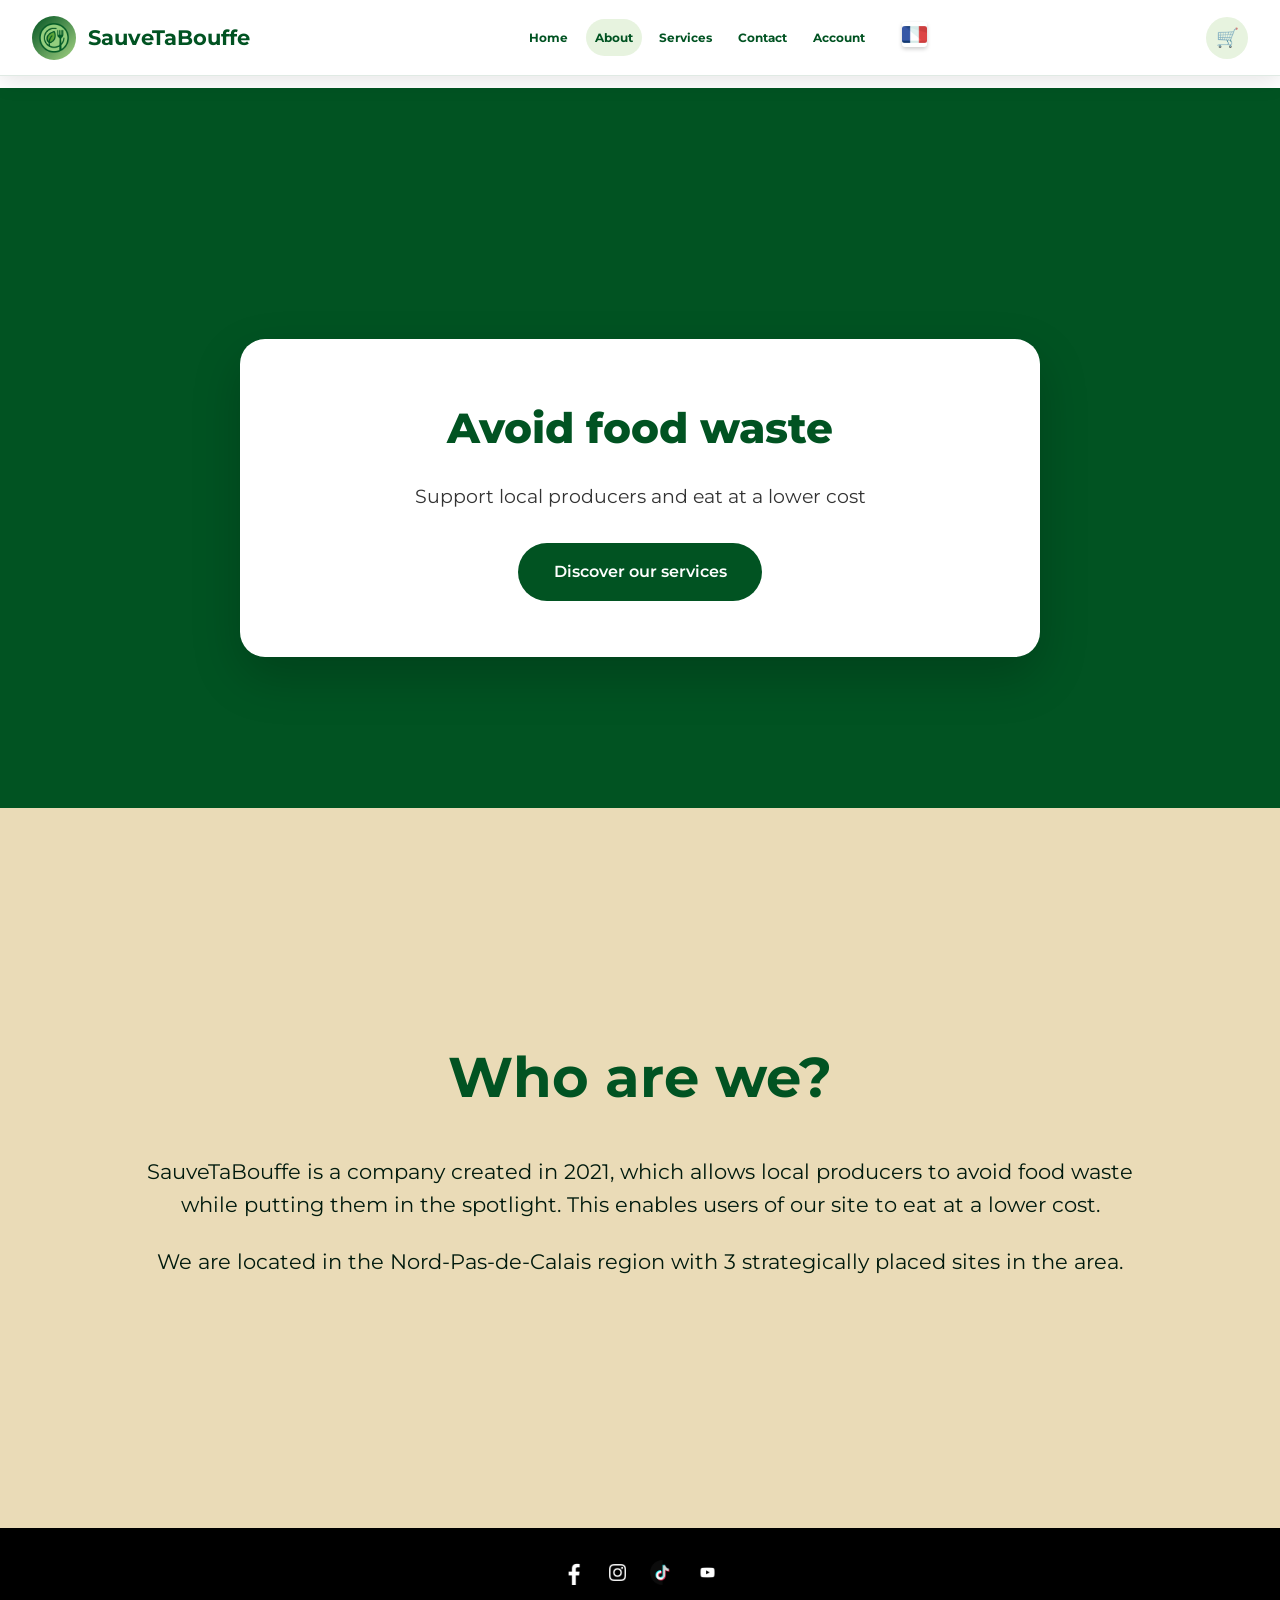
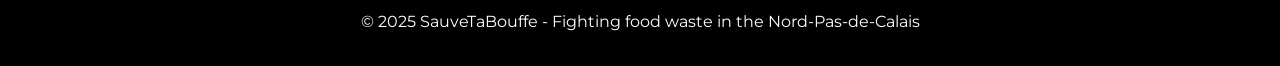
==== commit 642702b5: "Suppression de l'onglet Équipe Co-Authored-By: Claude Opus 5.5 <noreply@anthropic.com> Claude-Sessio" ====
--- a/about-en.html
+++ b/about-en.html
@@ -22,7 +22,6 @@
         <li><a href="index.html">Home</a></li>
         <li><a href="about-en.html">About</a></li>
         <li><a href="prestations.html">Services</a></li>
-        <li><a href="equipe.html">Team</a></li>
         <li><a href="contact.html">Contact</a></li>
         <li><a href="compte.html">Account</a></li>
         <li class="nav-lang">
--- a/style.css
+++ b/style.css
@@ -478,67 +478,6 @@
     color: #ffffff;
     margin: 0;
     opacity: 0.9;
-}
-
-/* SECTION ÉQUIPE (section team) */
-.section-equipe {
-    padding: 10rem 8% 6rem;
-    background-color: #015322;
-    min-height: 100vh;
-}
-
-.grille-equipe {
-    display: flex;
-    justify-content: center;
-    flex-wrap: wrap;
-    gap: 4rem;
-    max-width: 1300px;
-    margin: 0 auto;
-}
-
-.carte-membre {
-    background: #EADBB7;
-    padding: 2.5rem;
-    border-radius: 30px;
-    width: 350px;
-    text-align: center;
-    box-shadow: 0 20px 50px rgba(0, 0, 0, 0.3);
-    transition: transform 0.3s ease;
-}
-
-.carte-membre:hover {
-    transform: translateY(-15px);
-}
-
-.photo-cadre {
-    width: 100%;
-    height: 450px;
-    border-radius: 20px;
-    overflow: hidden;
-    margin-bottom: 2rem;
-    border: 4px solid #015322;
-    background: #fff;
-}
-
-.photo-cadre img {
-    width: 100%;
-    height: 100%;
-    object-fit: cover;
-    display: block;
-}
-
-.carte-membre h3 {
-    font-size: 2rem;
-    color: #015322;
-    margin-bottom: 0.5rem;
-    font-weight: 800;
-}
-
-.carte-membre p {
-    font-size: 1.2rem;
-    color: #001a0d;
-    font-weight: 600;
-    opacity: 0.8;
 }
 
 /* FOOTER (footer) */
